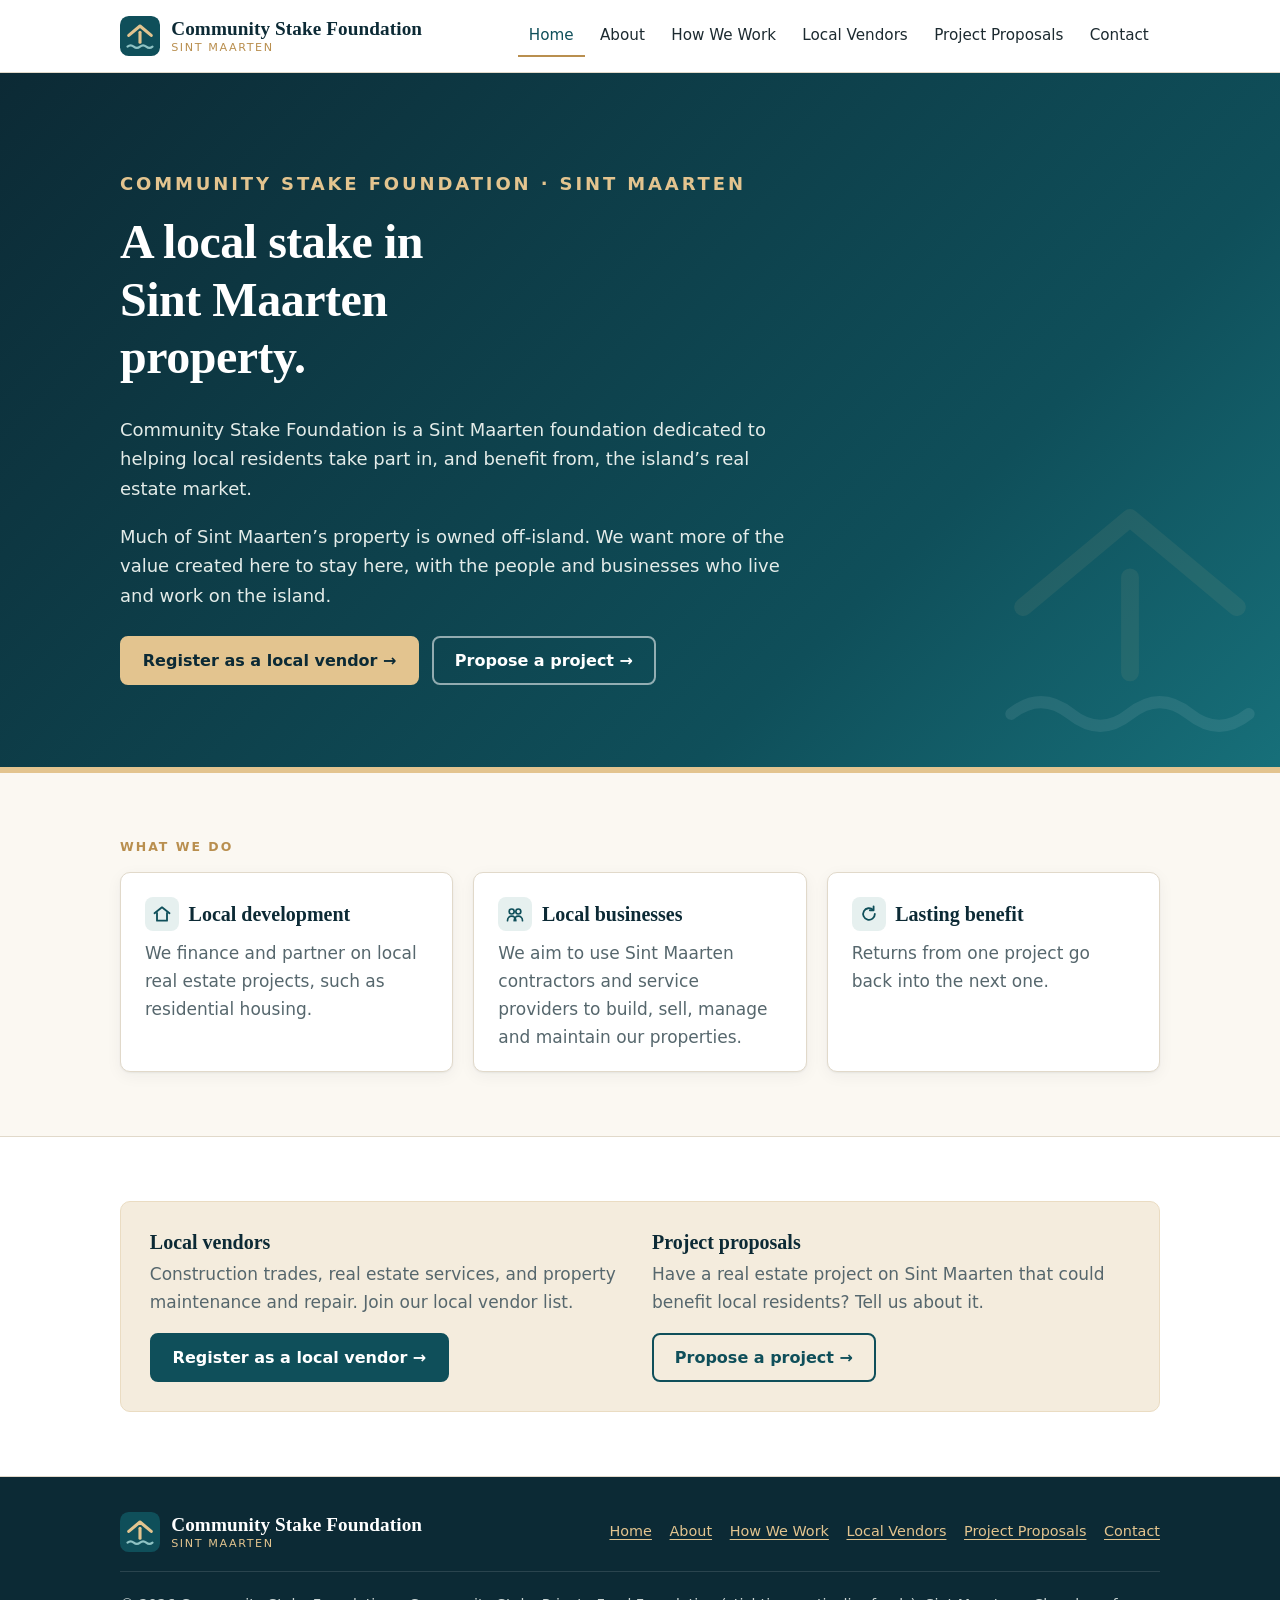
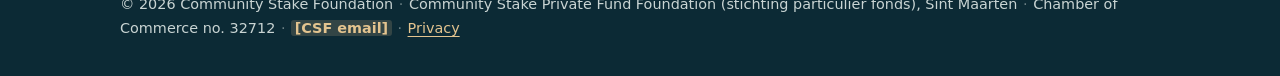
==== index.html @ cd8986e4 "Initial publish of Community Stake Foundation website Static site for GitHub Pages. Search indexing " ====
<!doctype html>
<html lang="en" class="no-js">
<head>
<meta charset="utf-8">
<meta name="viewport" content="width=device-width, initial-scale=1">
<meta name="robots" content="noindex, nofollow">
<title>Community Stake Foundation</title>
<meta name="description" content="Community Stake Foundation is a Sint Maarten foundation helping local residents take part in, and benefit from, the island&#x27;s real estate market.">
<meta name="theme-color" content="#0c2a35">
<link rel="icon" href="favicon.svg" type="image/svg+xml">
<link rel="stylesheet" href="styles.css">
<script>
(function () {
  var d = document.documentElement; d.className = d.className.replace('no-js', 'js');
  document.addEventListener('DOMContentLoaded', function () {
    var b = document.querySelector('.nav-toggle'), n = document.getElementById('site-nav');
    if (!b || !n) return;
    b.addEventListener('click', function () {
      var open = n.classList.toggle('open');
      b.setAttribute('aria-expanded', open ? 'true' : 'false');
    });
  });
})();
</script>
</head>
<body>
<a class="skip-link" href="#main">Skip to content</a>
<header class="site-header">
  <div class="wrap">
    <a class="brand" href="index.html" aria-label="Community Stake Foundation, home">
      <svg viewBox="0 0 64 64" aria-hidden="true" focusable="false"><rect width="64" height="64" rx="14" fill="#0f4f5a"/><path d="M14 31 L32 16 L50 31" fill="none" stroke="#e3c48f" stroke-width="5" stroke-linecap="round" stroke-linejoin="round"/><path d="M32 26 V42" fill="none" stroke="#e3c48f" stroke-width="5" stroke-linecap="round"/><path d="M12 49 q5 -4 10 0 t10 0 t10 0 t10 0" fill="none" stroke="#8fc3c4" stroke-width="3.5" stroke-linecap="round"/></svg>
      <span class="brand-name">Community Stake Foundation<small>Sint Maarten</small></span>
    </a>
    <button class="nav-toggle" type="button" aria-expanded="false" aria-controls="site-nav">Menu</button>
    <nav class="site-nav" id="site-nav" aria-label="Main">
      <ul>
        <li><a href="index.html" aria-current="page">Home</a></li><li><a href="about.html">About</a></li><li><a href="how-we-work.html">How We Work</a></li><li><a href="vendors.html">Local Vendors</a></li><li><a href="proposals.html">Project Proposals</a></li><li><a href="contact.html">Contact</a></li>
      </ul>
    </nav>
  </div>
</header>
<main id="main">
<section class="hero">
  <svg class="hero-mark" viewBox="0 0 64 64" aria-hidden="true"><path d="M14 31 L32 16 L50 31" fill="none" stroke="#e3c48f" stroke-width="3" stroke-linecap="round" stroke-linejoin="round"/><path d="M32 26 V42" fill="none" stroke="#e3c48f" stroke-width="3" stroke-linecap="round"/><path d="M12 49 q5 -4 10 0 t10 0 t10 0 t10 0" fill="none" stroke="#ffffff" stroke-width="2" stroke-linecap="round"/></svg>
  <div class="wrap">
    <p class="eyebrow">Community Stake Foundation &middot; Sint Maarten</p>
    <h1>A local stake in Sint Maarten property.</h1>
    <p>Community Stake Foundation is a Sint Maarten foundation dedicated to helping local residents take part in, and benefit from, the island&rsquo;s real estate market.</p>
    <p>Much of Sint Maarten&rsquo;s property is owned off-island. We want more of the value created here to stay here, with the people and businesses who live and work on the island.</p>
    <div class="actions">
      <a class="btn btn-primary" href="vendors.html">Register as a local vendor &rarr;</a>
      <a class="btn btn-ghost" href="proposals.html">Propose a project &rarr;</a>
    </div>
  </div>
</section>
<section class="section">
  <div class="wrap">
    <p class="eyebrow">What we do</p>
    <div class="grid grid-3">
      <article class="card"><h3><span class="icon"><svg viewBox="0 0 24 24" aria-hidden="true"><path d="M3 11 L12 4 L21 11" fill="none" stroke="#0f4f5a" stroke-width="2.2" stroke-linecap="round" stroke-linejoin="round"/><path d="M6 10 V20 H18 V10" fill="none" stroke="#0f4f5a" stroke-width="2.2" stroke-linejoin="round"/></svg></span>Local development</h3><p>We finance and partner on local real estate projects, such as residential housing.</p></article>
      <article class="card"><h3><span class="icon"><svg viewBox="0 0 24 24" aria-hidden="true"><circle cx="8" cy="9" r="3" fill="none" stroke="#0f4f5a" stroke-width="2"/><circle cx="16" cy="9" r="3" fill="none" stroke="#0f4f5a" stroke-width="2"/><path d="M3 20 c0-3.5 2.5-5.5 5-5.5 s5 2 5 5.5 M11 20 c0-3.5 2.5-5.5 5-5.5 s5 2 5 5.5" fill="none" stroke="#0f4f5a" stroke-width="2" stroke-linecap="round"/></svg></span>Local businesses</h3><p>We aim to use Sint Maarten contractors and service providers to build, sell, manage and maintain our properties.</p></article>
      <article class="card"><h3><span class="icon"><svg viewBox="0 0 24 24" aria-hidden="true"><path d="M19 12 a7 7 0 1 1 -2.1 -5" fill="none" stroke="#0f4f5a" stroke-width="2.2" stroke-linecap="round"/><path d="M17.5 3 V7.5 H13" fill="none" stroke="#0f4f5a" stroke-width="2.2" stroke-linecap="round" stroke-linejoin="round"/></svg></span>Lasting benefit</h3><p>Returns from one project go back into the next one.</p></article>
    </div>
  </div>
</section>
<section class="section alt">
  <div class="wrap">
    <div class="cta-band">
      <div>
        <h3>Local vendors</h3>
        <p>Construction trades, real estate services, and property maintenance and repair. Join our local vendor list.</p>
        <a class="btn btn-teal" href="vendors.html">Register as a local vendor &rarr;</a>
      </div>
      <div>
        <h3>Project proposals</h3>
        <p>Have a real estate project on Sint Maarten that could benefit local residents? Tell us about it.</p>
        <a class="btn btn-outline" href="proposals.html">Propose a project &rarr;</a>
      </div>
    </div>
  </div>
</section>
</main>
<footer class="site-footer">
  <div class="wrap">
    <div class="footer-top">
      <a class="brand" href="index.html" aria-label="Community Stake Foundation, home">
        <svg viewBox="0 0 64 64" aria-hidden="true" focusable="false"><rect width="64" height="64" rx="14" fill="#0f4f5a"/><path d="M14 31 L32 16 L50 31" fill="none" stroke="#e3c48f" stroke-width="5" stroke-linecap="round" stroke-linejoin="round"/><path d="M32 26 V42" fill="none" stroke="#e3c48f" stroke-width="5" stroke-linecap="round"/><path d="M12 49 q5 -4 10 0 t10 0 t10 0 t10 0" fill="none" stroke="#8fc3c4" stroke-width="3.5" stroke-linecap="round"/></svg>
        <span class="brand-name">Community Stake Foundation<small>Sint Maarten</small></span>
      </a>
      <ul class="footer-nav"><li><a href="index.html">Home</a></li><li><a href="about.html">About</a></li><li><a href="how-we-work.html">How We Work</a></li><li><a href="vendors.html">Local Vendors</a></li><li><a href="proposals.html">Project Proposals</a></li><li><a href="contact.html">Contact</a></li></ul>
    </div>
    <p class="legal">&copy; 2026 Community Stake Foundation<span class="sep">&middot;</span>Community Stake Private Fund Foundation (stichting particulier fonds), Sint Maarten<span class="sep">&middot;</span>Chamber of Commerce no. 32712<span class="sep">&middot;</span><span class="placeholder-email">[CSF email]</span><!-- TODO: replace [CSF email] with the foundation's public email address --><span class="sep">&middot;</span><a href="contact.html#privacy">Privacy</a></p>
  </div>
</footer>

</body>
</html>
---- styles.css ----
/* Community Stake Foundation - shared stylesheet. No external fonts or images. */
:root {
  --navy: #0c2a35;
  --teal: #0f4f5a;
  --teal-2: #17707a;
  --teal-soft: #e6f0ef;
  --sand: #e3c48f;
  --sand-2: #b98f4f;
  --sand-soft: #f4ecdd;
  --cream: #fbf8f2;
  --white: #ffffff;
  --ink: #1c2a30;
  --muted: #56676d;
  --line: #e1d9ca;
  --req: #9a4a2c;
  --radius: 10px;
  --shadow: 0 1px 2px rgba(12, 42, 53, .06), 0 4px 16px rgba(12, 42, 53, .05);
  --serif: "Iowan Old Style", "Palatino Linotype", Palatino, "Book Antiqua", Georgia, "Times New Roman", serif;
  --sans: system-ui, -apple-system, "Segoe UI", Roboto, "Helvetica Neue", Arial, sans-serif;
  --wrap: 1080px;
}

*, *::before, *::after { box-sizing: border-box; }
html { -webkit-text-size-adjust: 100%; }
body {
  margin: 0;
  font-family: var(--sans);
  font-size: 1.0625rem;
  line-height: 1.65;
  color: var(--ink);
  background: var(--cream);
}
img, svg { max-width: 100%; }
a { color: var(--teal-2); text-underline-offset: 3px; }
a:hover { color: var(--teal); }
:focus-visible { outline: 3px solid var(--sand-2); outline-offset: 2px; }

h1, h2, h3 { font-family: var(--serif); color: var(--navy); line-height: 1.2; font-weight: 600; }
h1 { font-size: clamp(2rem, 4.5vw, 3rem); margin: 0 0 .6em; letter-spacing: -.01em; }
h2 { font-size: clamp(1.5rem, 3vw, 2rem); margin: 1.6em 0 .6em; }
h3 { font-size: 1.25rem; margin: 0 0 .4em; }
p { margin: 0 0 1em; }

.wrap { width: 100%; max-width: var(--wrap); margin: 0 auto; padding: 0 1.25rem; }
.narrow { max-width: 760px; }

.skip-link { position: absolute; left: -9999px; top: 0; background: var(--navy); color: #fff; padding: .6rem 1rem; z-index: 100; }
.skip-link:focus { left: 1rem; top: 1rem; }

/* Header */
.site-header { background: var(--white); border-bottom: 1px solid var(--line); position: relative; z-index: 10; }
.site-header .wrap { display: flex; align-items: center; justify-content: space-between; gap: 1rem; min-height: 72px; }
.brand { display: flex; align-items: center; gap: .7rem; text-decoration: none; color: var(--navy); }
.brand svg { width: 40px; height: 40px; flex: none; }
.brand-name { font-family: var(--serif); font-size: 1.2rem; font-weight: 600; line-height: 1.15; letter-spacing: .005em; }
.brand-name small { display: block; font-family: var(--sans); font-size: .7rem; font-weight: 500; letter-spacing: .14em; text-transform: uppercase; color: var(--sand-2); margin-top: 2px; }

.nav-toggle { display: none; background: none; border: 1px solid var(--line); border-radius: 8px; padding: .45rem .7rem; font: inherit; font-size: .95rem; color: var(--navy); cursor: pointer; }
.site-nav ul { list-style: none; margin: 0; padding: 0; display: flex; flex-wrap: wrap; gap: .25rem; }
.site-nav a { display: block; padding: .5rem .7rem; border-radius: 6px; text-decoration: none; color: var(--ink); font-size: .95rem; font-weight: 500; }
.site-nav a:hover { background: var(--teal-soft); color: var(--teal); }
.site-nav a[aria-current="page"] { color: var(--teal); box-shadow: inset 0 -2px 0 var(--sand-2); border-radius: 0; }

/* Hero */
.hero { background: linear-gradient(135deg, var(--navy) 0%, var(--teal) 70%, var(--teal-2) 100%); color: #f3efe6; position: relative; overflow: hidden; }
.hero::after { content: ""; position: absolute; left: 0; right: 0; bottom: 0; height: 6px; background: var(--sand); }
.hero .wrap { padding-top: clamp(3rem, 8vw, 6rem); padding-bottom: clamp(3rem, 8vw, 5.5rem); position: relative; z-index: 1; }
.hero h1 { color: #fff; max-width: 16ch; }
.hero p { max-width: 60ch; font-size: 1.125rem; color: #e4ece9; }
.hero .eyebrow { color: var(--sand); }
.hero-mark { position: absolute; right: -40px; bottom: -30px; width: 380px; height: 380px; opacity: .08; z-index: 0; pointer-events: none; }

.eyebrow { font-size: .78rem; font-weight: 600; letter-spacing: .16em; text-transform: uppercase; color: var(--sand-2); margin: 0 0 .9rem; }

.page-head { background: var(--white); border-bottom: 1px solid var(--line); }
.page-head .wrap { padding-top: clamp(2.2rem, 5vw, 3.5rem); padding-bottom: clamp(1.8rem, 4vw, 2.8rem); }
.page-head h1 { margin-bottom: .3em; }
.page-head p.lead { font-size: 1.15rem; color: var(--muted); max-width: 62ch; margin: 0; }

main { display: block; }
.section { padding: clamp(2.5rem, 6vw, 4rem) 0; }
.section.alt { background: var(--white); border-top: 1px solid var(--line); border-bottom: 1px solid var(--line); }
.section > .wrap > h2:first-child { margin-top: 0; }

/* Buttons */
.actions { display: flex; flex-wrap: wrap; gap: .8rem; margin-top: 1.6rem; }
.btn { display: inline-block; padding: .8rem 1.3rem; border-radius: 8px; font-weight: 600; font-size: 1rem; text-decoration: none; border: 2px solid transparent; cursor: pointer; font-family: var(--sans); line-height: 1.2; }
.btn-primary { background: var(--sand); color: var(--navy); border-color: var(--sand); }
.btn-primary:hover { background: #ecd3a8; color: var(--navy); }
.btn-ghost { color: #fff; border-color: rgba(255,255,255,.55); }
.btn-ghost:hover { background: rgba(255,255,255,.1); color: #fff; }
.btn-teal { background: var(--teal); color: #fff; border-color: var(--teal); }
.btn-teal:hover { background: var(--navy); border-color: var(--navy); color: #fff; }
.btn-outline { color: var(--teal); border-color: var(--teal); background: transparent; }
.btn-outline:hover { background: var(--teal-soft); color: var(--teal); }
.btn[disabled] { opacity: .6; cursor: wait; }

/* Cards and grids */
.grid { display: grid; gap: 1.25rem; }
.grid-3 { grid-template-columns: repeat(3, 1fr); }
.grid-2 { grid-template-columns: repeat(2, 1fr); }
.card { background: var(--white); border: 1px solid var(--line); border-radius: var(--radius); padding: 1.5rem 1.5rem 1.2rem; box-shadow: var(--shadow); }
.card h3 { display: flex; align-items: center; gap: .6rem; }
.card p { color: var(--muted); margin: 0; }
.card .icon { width: 34px; height: 34px; border-radius: 8px; background: var(--teal-soft); display: inline-grid; place-items: center; flex: none; }
.card .icon svg { width: 20px; height: 20px; }

.steps { list-style: none; counter-reset: step; padding: 0; margin: 0; display: grid; gap: 1.1rem; }
.steps li { counter-increment: step; position: relative; padding: 1.4rem 1.5rem 1.2rem 4.6rem; background: var(--white); border: 1px solid var(--line); border-radius: var(--radius); box-shadow: var(--shadow); }
.steps li::before { content: counter(step); position: absolute; left: 1.3rem; top: 1.3rem; width: 2.3rem; height: 2.3rem; border-radius: 50%; background: var(--teal); color: var(--sand); font-family: var(--serif); font-weight: 600; font-size: 1.15rem; display: grid; place-items: center; }
.steps h3 { margin-bottom: .3em; }
.steps p { margin: 0; color: var(--muted); }

.cta-band { background: var(--sand-soft); border: 1px solid #eadcc2; border-radius: var(--radius); padding: 1.8rem; display: grid; grid-template-columns: 1fr 1fr; gap: 1.5rem; }
.cta-band h3 { margin-bottom: .3em; }
.cta-band p { color: var(--muted); }

.note { border-left: 4px solid var(--sand-2); background: var(--sand-soft); padding: .9rem 1.1rem; border-radius: 0 8px 8px 0; font-style: italic; color: #4a4336; margin: 1.4rem 0; }
.note p:last-child { margin: 0; }

ul.ticks { list-style: none; padding: 0; margin: 0 0 1em; }
ul.ticks li { position: relative; padding-left: 1.6rem; margin-bottom: .55rem; }
ul.ticks li::before { content: ""; position: absolute; left: 0; top: .62em; width: .7rem; height: .7rem; border-radius: 2px; background: var(--sand); box-shadow: inset 0 0 0 2px var(--sand-2); }

.placeholder-email { background: #fff3cd; padding: 0 .25em; border-radius: 3px; font-weight: 600; }

/* Forms */
.form-intro { margin-bottom: 1.5rem; }
form.csf-form { margin-top: 1rem; }
fieldset { border: 1px solid var(--line); border-radius: var(--radius); background: var(--white); padding: 1.3rem 1.4rem 1.1rem; margin: 0 0 1.4rem; box-shadow: var(--shadow); min-width: 0; }
legend { font-family: var(--serif); font-size: 1.2rem; font-weight: 600; color: var(--navy); padding: 0 .4rem; margin-left: -.4rem; }
.field { margin: 0 0 1.15rem; }
.field:last-child { margin-bottom: .3rem; }
.field > label, .field > .label { display: block; font-weight: 600; margin-bottom: .35rem; color: var(--ink); }
.req { color: var(--req); margin-left: 2px; }
.help { display: block; font-size: .9rem; color: var(--muted); margin: -.15rem 0 .45rem; }
input[type="text"], input[type="email"], input[type="tel"], input[type="url"], input[type="number"], textarea, select {
  width: 100%; font: inherit; font-size: 1rem; color: var(--ink); background: #fff;
  border: 1px solid #c9c0ae; border-radius: 7px; padding: .65rem .8rem; transition: border-color .15s, box-shadow .15s;
}
input[type="number"] { max-width: 12rem; }
textarea { min-height: 7rem; resize: vertical; }
input:focus, textarea:focus, select:focus { border-color: var(--teal-2); box-shadow: 0 0 0 3px rgba(23, 112, 122, .18); outline: none; }
.choices { display: grid; gap: .35rem .9rem; grid-template-columns: repeat(auto-fill, minmax(230px, 1fr)); }
.choices.inline { grid-template-columns: repeat(auto-fill, minmax(150px, 1fr)); }
.choice { display: flex; align-items: flex-start; gap: .55rem; font-weight: 400; padding: .3rem 0; cursor: pointer; line-height: 1.4; }
.choice input { margin: .2rem 0 0; width: 1.05rem; height: 1.05rem; accent-color: var(--teal); flex: none; }
.group-title { font-size: .8rem; font-weight: 700; letter-spacing: .12em; text-transform: uppercase; color: var(--sand-2); margin: 1rem 0 .3rem; }
.group-title:first-of-type { margin-top: .2rem; }
.subblock { border-top: 1px dashed var(--line); padding-top: 1rem; margin-top: 1rem; }
.subblock:first-of-type { border-top: 0; padding-top: 0; margin-top: 0; }
.subblock h3 { font-family: var(--sans); font-size: 1rem; color: var(--teal); margin-bottom: .7rem; }
.consent { background: var(--teal-soft); border-color: #cfe0de; }
.consent .choice { font-size: .98rem; }
.disclaimer { font-size: .95rem; color: #4a4336; background: var(--sand-soft); border: 1px solid #eadcc2; border-radius: 8px; padding: .9rem 1.1rem; margin: 0 0 1.2rem; font-style: italic; }
.form-foot { display: flex; flex-wrap: wrap; align-items: center; gap: 1rem; }
.form-status { font-size: .95rem; color: var(--muted); margin: 0; }
.form-status.error { color: var(--req); }
.required-key { font-size: .9rem; color: var(--muted); }
.hp { position: absolute !important; left: -10000px !important; width: 1px; height: 1px; overflow: hidden; }

/* Footer */
.site-footer { background: var(--navy); color: #c9d4d3; font-size: .9rem; margin-top: 0; }
.site-footer .wrap { padding-top: 2.2rem; padding-bottom: 2.2rem; }
.footer-top { display: flex; flex-wrap: wrap; justify-content: space-between; gap: 1.2rem; align-items: center; border-bottom: 1px solid rgba(255,255,255,.12); padding-bottom: 1.2rem; margin-bottom: 1.2rem; }
.site-footer .brand { color: #fff; }
.site-footer .brand-name small { color: var(--sand); }
.footer-nav { list-style: none; margin: 0; padding: 0; display: flex; flex-wrap: wrap; gap: .3rem 1.1rem; }
.site-footer a { color: var(--sand); }
.site-footer a:hover { color: #fff; }
.legal { margin: 0; line-height: 1.7; }
.legal .sep { opacity: .5; margin: 0 .35rem; }
.site-footer .placeholder-email { background: rgba(227,196,143,.18); color: var(--sand); }

/* Thank-you and 404 */
.center-panel { text-align: center; max-width: 640px; margin: 0 auto; }
.center-panel .big-mark { width: 72px; height: 72px; margin: 0 auto 1.2rem; display: block; }
.center-panel .actions { justify-content: center; }

/* Responsive */
@media (max-width: 900px) {
  .grid-3 { grid-template-columns: 1fr; }
  .grid-2, .cta-band { grid-template-columns: 1fr; }
}
@media (max-width: 820px) {
  .js .nav-toggle { display: inline-block; }
  .site-header .wrap { flex-wrap: wrap; }
  .js .site-nav { display: none; width: 100%; padding-bottom: .8rem; }
  .js .site-nav.open { display: block; }
  .site-nav ul { flex-direction: column; gap: 0; }
  .no-js .site-nav ul { flex-direction: row; }
  .site-nav a { padding: .7rem .4rem; border-bottom: 1px solid var(--line); border-radius: 0; }
  .site-nav a[aria-current="page"] { box-shadow: inset 3px 0 0 var(--sand-2); padding-left: .8rem; }
  .site-header .wrap { gap: .5rem; padding-left: 1rem; padding-right: 1rem; }
  .site-header .brand { gap: .5rem; min-width: 0; }
  .site-header .brand svg { width: 34px; height: 34px; }
  .brand-name { font-size: .98rem; }
  .brand-name small { font-size: .62rem; }
  .nav-toggle { padding: .35rem .6rem; font-size: .9rem; margin-left: auto; }
  .hero-mark { width: 240px; height: 240px; }
  fieldset { padding: 1.1rem 1rem .9rem; }
  .steps li { padding: 1.2rem 1.1rem 1rem 4rem; }
  .steps li::before { left: 1rem; }
}
@media (prefers-reduced-motion: reduce) { * { transition: none !important; } }
@media print {
  .site-header, .site-footer, .actions, .nav-toggle { display: none; }
  body { background: #fff; }
}
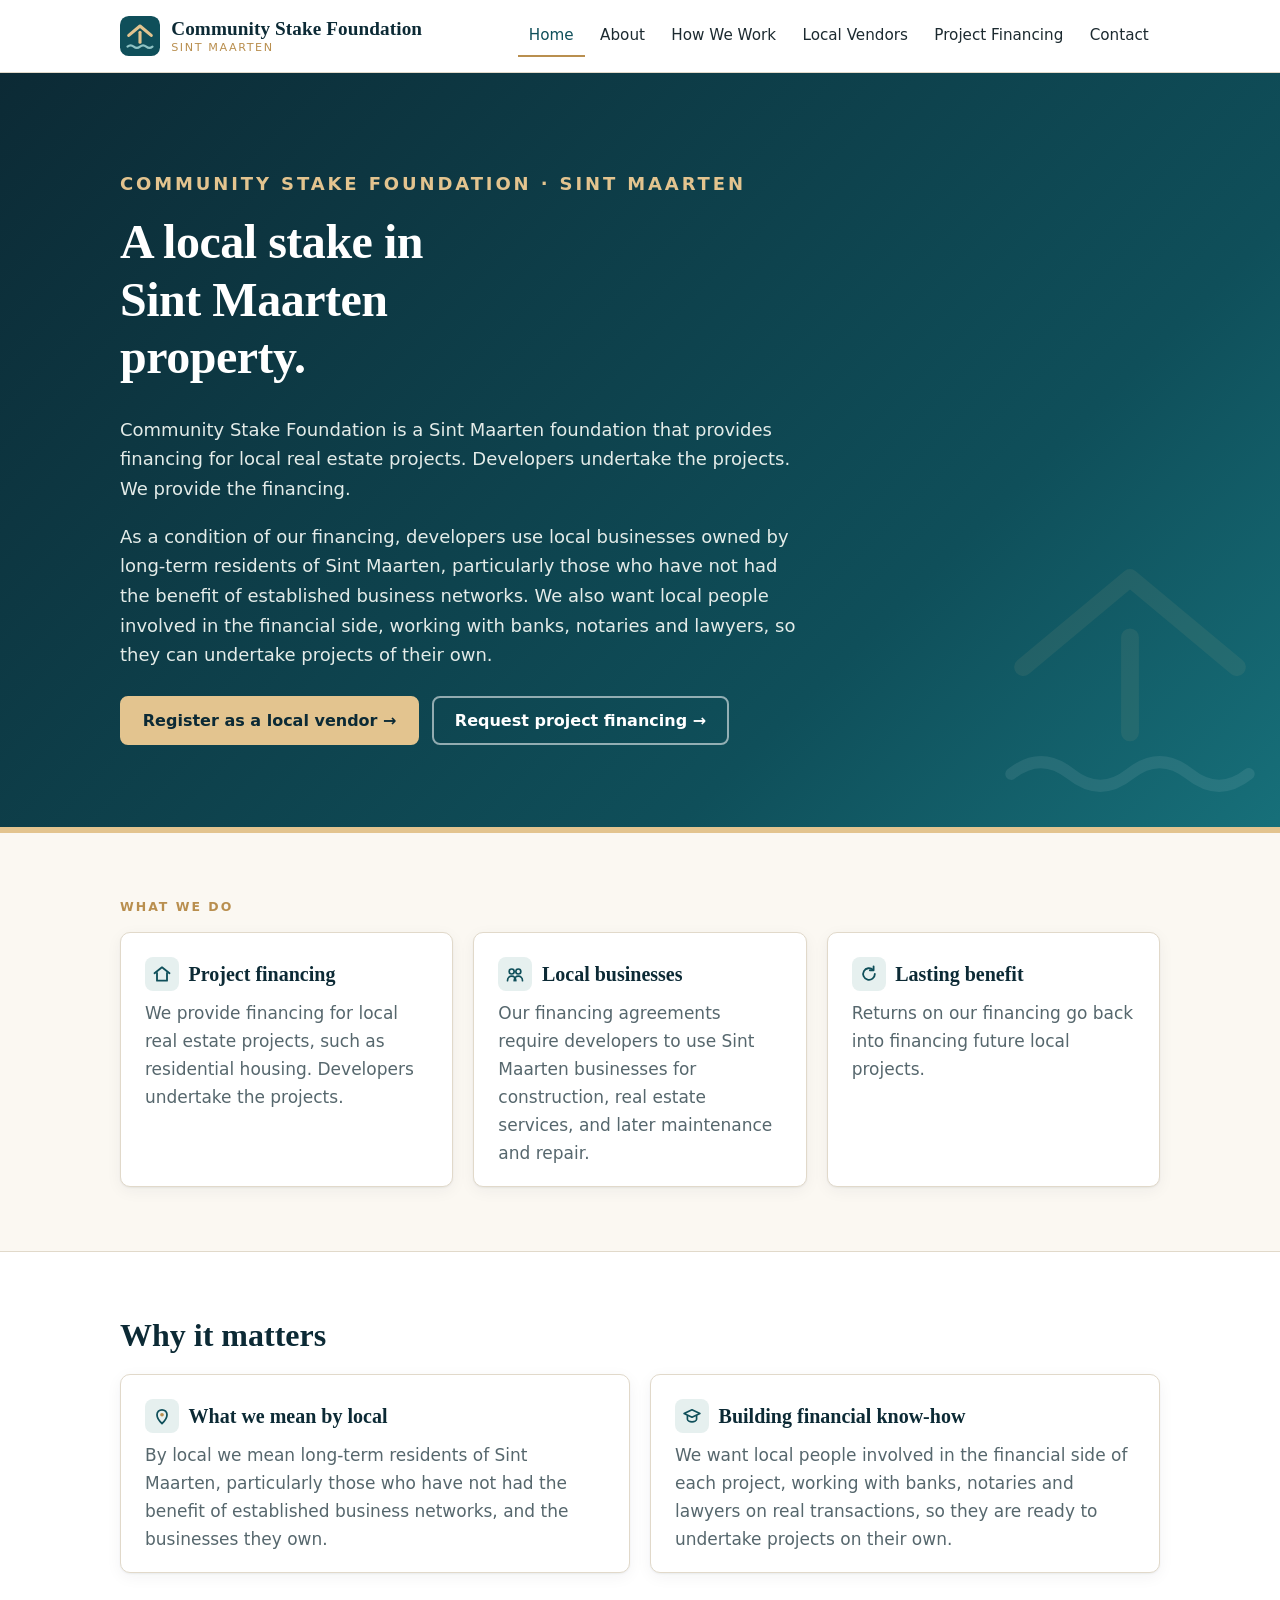
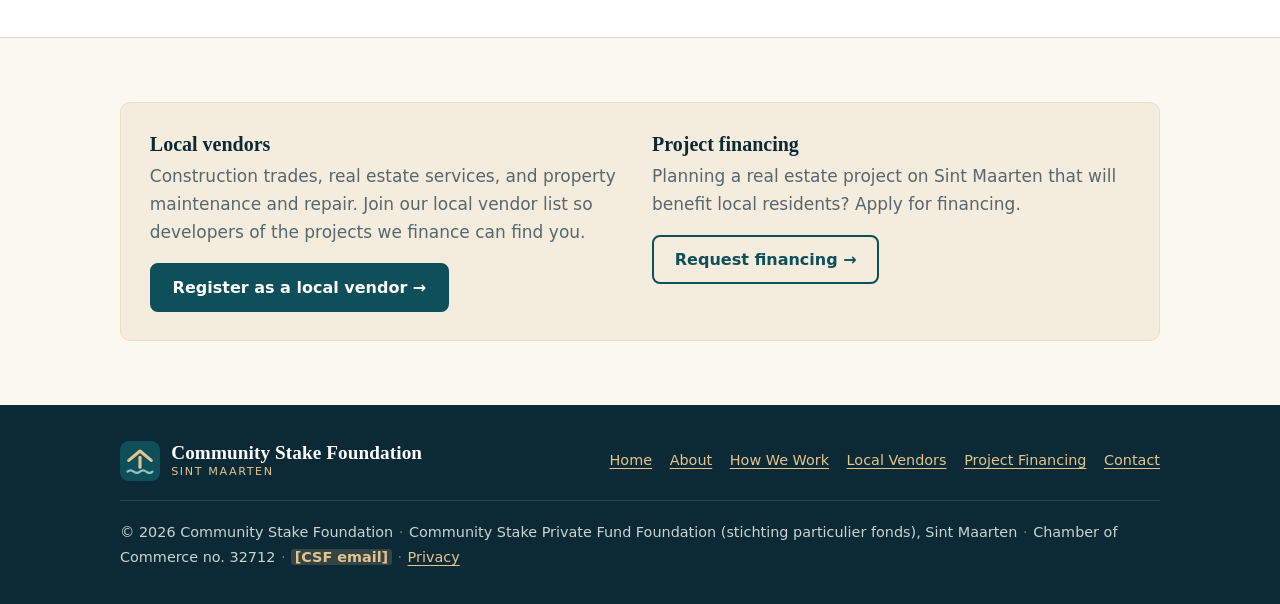
==== commit c2e957cd: "Reframe copy around project financing; add local-business and financial know-how wording" ====
--- a/index.html
+++ b/index.html
@@ -5,7 +5,7 @@
 <meta name="viewport" content="width=device-width, initial-scale=1">
 <meta name="robots" content="noindex, nofollow">
 <title>Community Stake Foundation</title>
-<meta name="description" content="Community Stake Foundation is a Sint Maarten foundation helping local residents take part in, and benefit from, the island&#x27;s real estate market.">
+<meta name="description" content="Community Stake Foundation is a Sint Maarten foundation that provides financing for local real estate projects built with local businesses.">
 <meta name="theme-color" content="#0c2a35">
 <link rel="icon" href="favicon.svg" type="image/svg+xml">
 <link rel="stylesheet" href="styles.css">
@@ -34,7 +34,7 @@
     <button class="nav-toggle" type="button" aria-expanded="false" aria-controls="site-nav">Menu</button>
     <nav class="site-nav" id="site-nav" aria-label="Main">
       <ul>
-        <li><a href="index.html" aria-current="page">Home</a></li><li><a href="about.html">About</a></li><li><a href="how-we-work.html">How We Work</a></li><li><a href="vendors.html">Local Vendors</a></li><li><a href="proposals.html">Project Proposals</a></li><li><a href="contact.html">Contact</a></li>
+        <li><a href="index.html" aria-current="page">Home</a></li><li><a href="about.html">About</a></li><li><a href="how-we-work.html">How We Work</a></li><li><a href="vendors.html">Local Vendors</a></li><li><a href="proposals.html">Project Financing</a></li><li><a href="contact.html">Contact</a></li>
       </ul>
     </nav>
   </div>
@@ -45,11 +45,11 @@
   <div class="wrap">
     <p class="eyebrow">Community Stake Foundation &middot; Sint Maarten</p>
     <h1>A local stake in Sint Maarten property.</h1>
-    <p>Community Stake Foundation is a Sint Maarten foundation dedicated to helping local residents take part in, and benefit from, the island&rsquo;s real estate market.</p>
-    <p>Much of Sint Maarten&rsquo;s property is owned off-island. We want more of the value created here to stay here, with the people and businesses who live and work on the island.</p>
+    <p>Community Stake Foundation is a Sint Maarten foundation that provides financing for local real estate projects. Developers undertake the projects. We provide the financing.</p>
+    <p>As a condition of our financing, developers use local businesses owned by long-term residents of Sint Maarten, particularly those who have not had the benefit of established business networks. We also want local people involved in the financial side, working with banks, notaries and lawyers, so they can undertake projects of their own.</p>
     <div class="actions">
       <a class="btn btn-primary" href="vendors.html">Register as a local vendor &rarr;</a>
-      <a class="btn btn-ghost" href="proposals.html">Propose a project &rarr;</a>
+      <a class="btn btn-ghost" href="proposals.html">Request project financing &rarr;</a>
     </div>
   </div>
 </section>
@@ -57,24 +57,33 @@
   <div class="wrap">
     <p class="eyebrow">What we do</p>
     <div class="grid grid-3">
-      <article class="card"><h3><span class="icon"><svg viewBox="0 0 24 24" aria-hidden="true"><path d="M3 11 L12 4 L21 11" fill="none" stroke="#0f4f5a" stroke-width="2.2" stroke-linecap="round" stroke-linejoin="round"/><path d="M6 10 V20 H18 V10" fill="none" stroke="#0f4f5a" stroke-width="2.2" stroke-linejoin="round"/></svg></span>Local development</h3><p>We finance and partner on local real estate projects, such as residential housing.</p></article>
-      <article class="card"><h3><span class="icon"><svg viewBox="0 0 24 24" aria-hidden="true"><circle cx="8" cy="9" r="3" fill="none" stroke="#0f4f5a" stroke-width="2"/><circle cx="16" cy="9" r="3" fill="none" stroke="#0f4f5a" stroke-width="2"/><path d="M3 20 c0-3.5 2.5-5.5 5-5.5 s5 2 5 5.5 M11 20 c0-3.5 2.5-5.5 5-5.5 s5 2 5 5.5" fill="none" stroke="#0f4f5a" stroke-width="2" stroke-linecap="round"/></svg></span>Local businesses</h3><p>We aim to use Sint Maarten contractors and service providers to build, sell, manage and maintain our properties.</p></article>
-      <article class="card"><h3><span class="icon"><svg viewBox="0 0 24 24" aria-hidden="true"><path d="M19 12 a7 7 0 1 1 -2.1 -5" fill="none" stroke="#0f4f5a" stroke-width="2.2" stroke-linecap="round"/><path d="M17.5 3 V7.5 H13" fill="none" stroke="#0f4f5a" stroke-width="2.2" stroke-linecap="round" stroke-linejoin="round"/></svg></span>Lasting benefit</h3><p>Returns from one project go back into the next one.</p></article>
+      <article class="card"><h3><span class="icon"><svg viewBox="0 0 24 24" aria-hidden="true"><path d="M3 11 L12 4 L21 11" fill="none" stroke="#0f4f5a" stroke-width="2.2" stroke-linecap="round" stroke-linejoin="round"/><path d="M6 10 V20 H18 V10" fill="none" stroke="#0f4f5a" stroke-width="2.2" stroke-linejoin="round"/></svg></span>Project financing</h3><p>We provide financing for local real estate projects, such as residential housing. Developers undertake the projects.</p></article>
+      <article class="card"><h3><span class="icon"><svg viewBox="0 0 24 24" aria-hidden="true"><circle cx="8" cy="9" r="3" fill="none" stroke="#0f4f5a" stroke-width="2"/><circle cx="16" cy="9" r="3" fill="none" stroke="#0f4f5a" stroke-width="2"/><path d="M3 20 c0-3.5 2.5-5.5 5-5.5 s5 2 5 5.5 M11 20 c0-3.5 2.5-5.5 5-5.5 s5 2 5 5.5" fill="none" stroke="#0f4f5a" stroke-width="2" stroke-linecap="round"/></svg></span>Local businesses</h3><p>Our financing agreements require developers to use Sint Maarten businesses for construction, real estate services, and later maintenance and repair.</p></article>
+      <article class="card"><h3><span class="icon"><svg viewBox="0 0 24 24" aria-hidden="true"><path d="M19 12 a7 7 0 1 1 -2.1 -5" fill="none" stroke="#0f4f5a" stroke-width="2.2" stroke-linecap="round"/><path d="M17.5 3 V7.5 H13" fill="none" stroke="#0f4f5a" stroke-width="2.2" stroke-linecap="round" stroke-linejoin="round"/></svg></span>Lasting benefit</h3><p>Returns on our financing go back into financing future local projects.</p></article>
     </div>
   </div>
 </section>
 <section class="section alt">
   <div class="wrap">
+    <h2>Why it matters</h2>
+    <div class="grid grid-2">
+      <article class="card"><h3><span class="icon"><svg viewBox="0 0 24 24" aria-hidden="true"><path d="M12 21 s-6-5.5-6-10.5 a6 6 0 0 1 12 0 C18 15.5 12 21 12 21z" fill="none" stroke="#0f4f5a" stroke-width="2.1" stroke-linejoin="round"/><circle cx="12" cy="10.5" r="2.2" fill="#b98f4f"/></svg></span>What we mean by local</h3><p>By local we mean long-term residents of Sint Maarten, particularly those who have not had the benefit of established business networks, and the businesses they own.</p></article>
+      <article class="card"><h3><span class="icon"><svg viewBox="0 0 24 24" aria-hidden="true"><path d="M2.5 9 L12 4.5 L21.5 9 L12 13.5 Z" fill="none" stroke="#0f4f5a" stroke-width="2" stroke-linejoin="round"/><path d="M6.5 11 V16 c0 1.5 2.5 3 5.5 3 s5.5-1.5 5.5-3 V11" fill="none" stroke="#0f4f5a" stroke-width="2"/></svg></span>Building financial know-how</h3><p>We want local people involved in the financial side of each project, working with banks, notaries and lawyers on real transactions, so they are ready to undertake projects on their own.</p></article>
+    </div>
+  </div>
+</section>
+<section class="section">
+  <div class="wrap">
     <div class="cta-band">
       <div>
         <h3>Local vendors</h3>
-        <p>Construction trades, real estate services, and property maintenance and repair. Join our local vendor list.</p>
+        <p>Construction trades, real estate services, and property maintenance and repair. Join our local vendor list so developers of the projects we finance can find you.</p>
         <a class="btn btn-teal" href="vendors.html">Register as a local vendor &rarr;</a>
       </div>
       <div>
-        <h3>Project proposals</h3>
-        <p>Have a real estate project on Sint Maarten that could benefit local residents? Tell us about it.</p>
-        <a class="btn btn-outline" href="proposals.html">Propose a project &rarr;</a>
+        <h3>Project financing</h3>
+        <p>Planning a real estate project on Sint Maarten that will benefit local residents? Apply for financing.</p>
+        <a class="btn btn-outline" href="proposals.html">Request financing &rarr;</a>
       </div>
     </div>
   </div>
@@ -87,7 +96,7 @@
         <svg viewBox="0 0 64 64" aria-hidden="true" focusable="false"><rect width="64" height="64" rx="14" fill="#0f4f5a"/><path d="M14 31 L32 16 L50 31" fill="none" stroke="#e3c48f" stroke-width="5" stroke-linecap="round" stroke-linejoin="round"/><path d="M32 26 V42" fill="none" stroke="#e3c48f" stroke-width="5" stroke-linecap="round"/><path d="M12 49 q5 -4 10 0 t10 0 t10 0 t10 0" fill="none" stroke="#8fc3c4" stroke-width="3.5" stroke-linecap="round"/></svg>
         <span class="brand-name">Community Stake Foundation<small>Sint Maarten</small></span>
       </a>
-      <ul class="footer-nav"><li><a href="index.html">Home</a></li><li><a href="about.html">About</a></li><li><a href="how-we-work.html">How We Work</a></li><li><a href="vendors.html">Local Vendors</a></li><li><a href="proposals.html">Project Proposals</a></li><li><a href="contact.html">Contact</a></li></ul>
+      <ul class="footer-nav"><li><a href="index.html">Home</a></li><li><a href="about.html">About</a></li><li><a href="how-we-work.html">How We Work</a></li><li><a href="vendors.html">Local Vendors</a></li><li><a href="proposals.html">Project Financing</a></li><li><a href="contact.html">Contact</a></li></ul>
     </div>
     <p class="legal">&copy; 2026 Community Stake Foundation<span class="sep">&middot;</span>Community Stake Private Fund Foundation (stichting particulier fonds), Sint Maarten<span class="sep">&middot;</span>Chamber of Commerce no. 32712<span class="sep">&middot;</span><span class="placeholder-email">[CSF email]</span><!-- TODO: replace [CSF email] with the foundation's public email address --><span class="sep">&middot;</span><a href="contact.html#privacy">Privacy</a></p>
   </div>
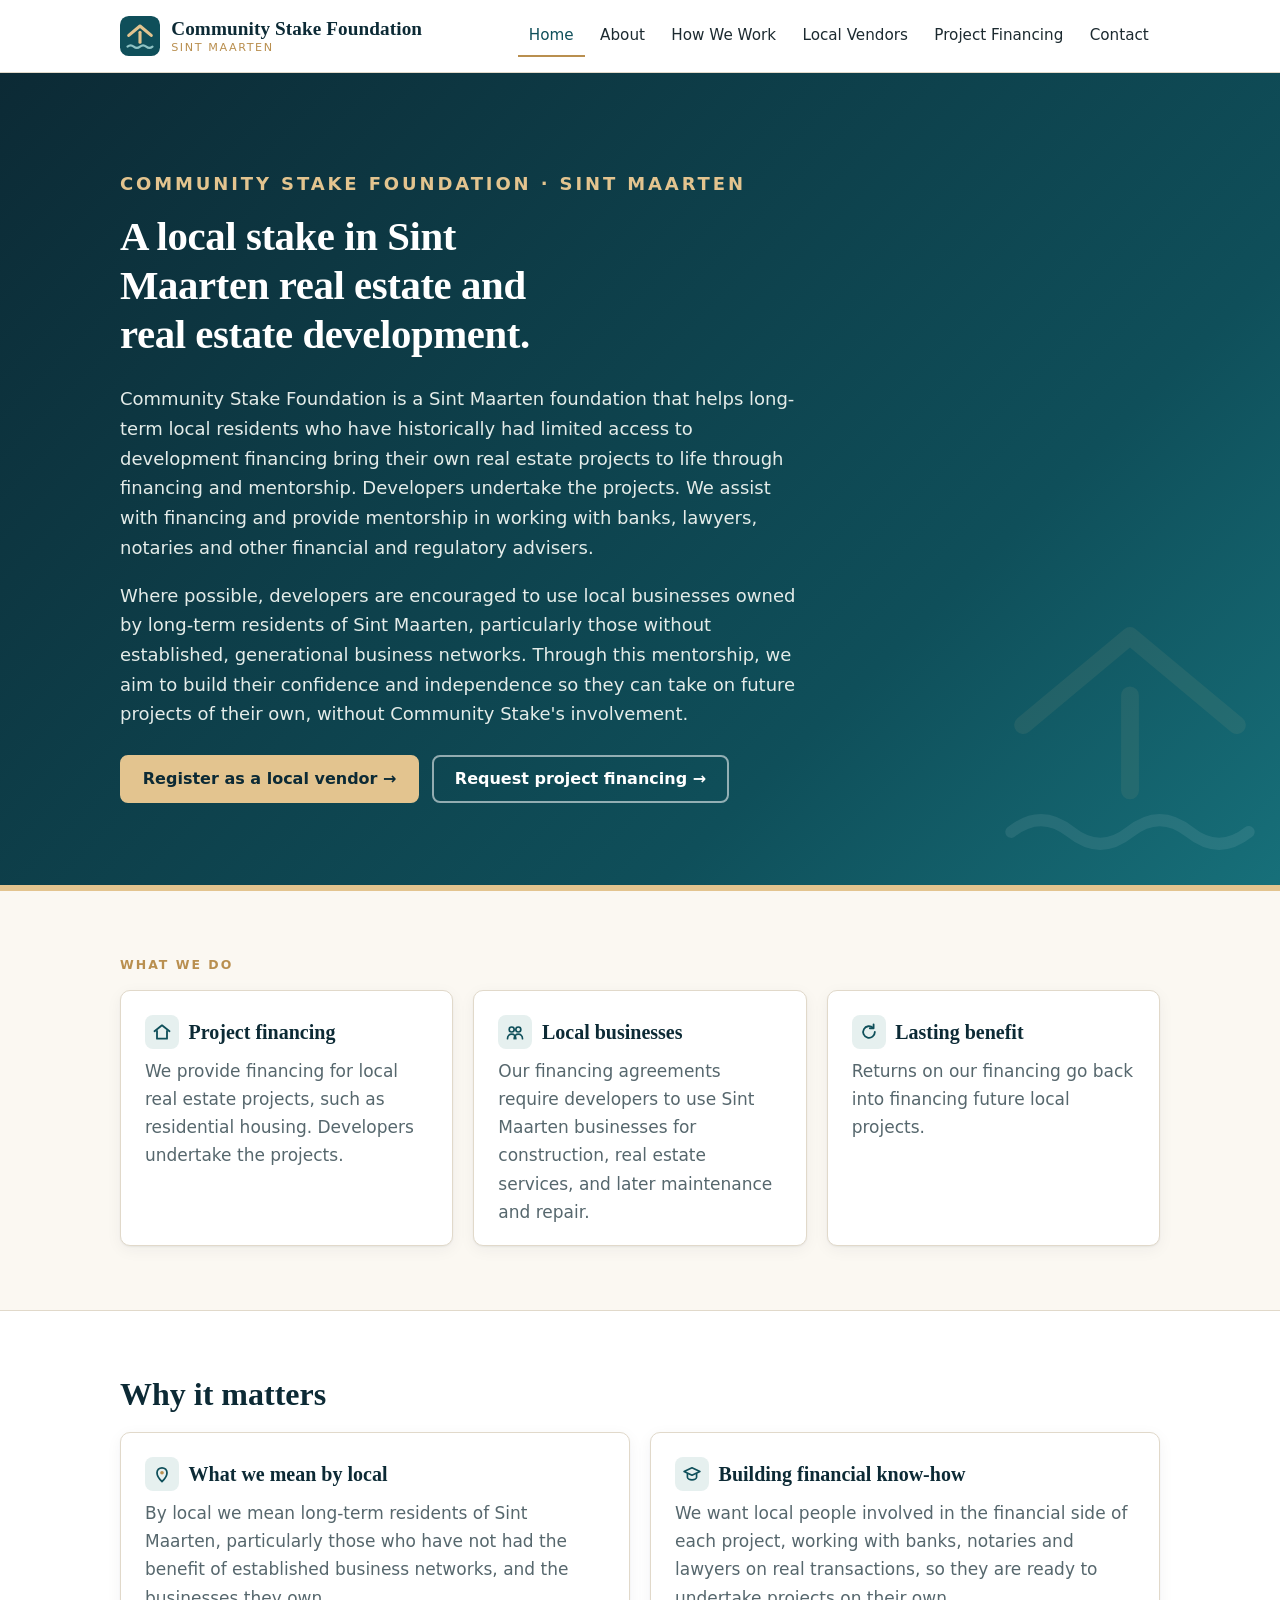
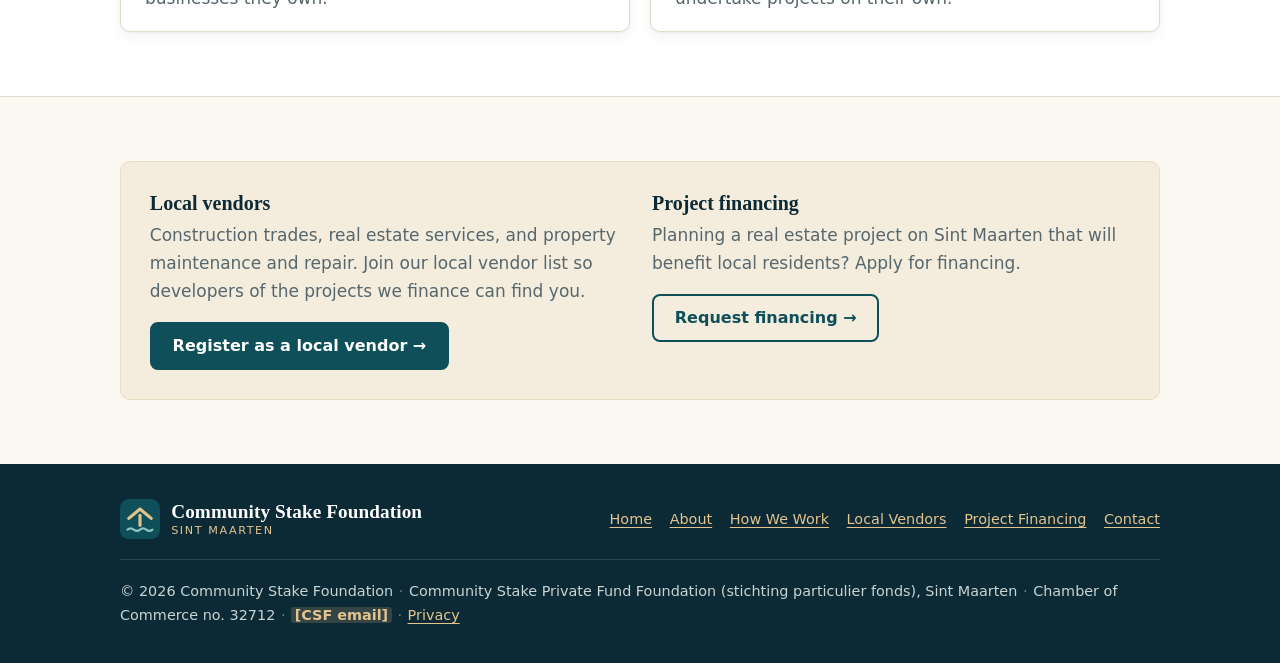
==== commit 404a75f1: "Home hero: financing and mentorship for long-term local residents (v3)" ====
--- a/index.html
+++ b/index.html
@@ -44,9 +44,9 @@
   <svg class="hero-mark" viewBox="0 0 64 64" aria-hidden="true"><path d="M14 31 L32 16 L50 31" fill="none" stroke="#e3c48f" stroke-width="3" stroke-linecap="round" stroke-linejoin="round"/><path d="M32 26 V42" fill="none" stroke="#e3c48f" stroke-width="3" stroke-linecap="round"/><path d="M12 49 q5 -4 10 0 t10 0 t10 0 t10 0" fill="none" stroke="#ffffff" stroke-width="2" stroke-linecap="round"/></svg>
   <div class="wrap">
     <p class="eyebrow">Community Stake Foundation &middot; Sint Maarten</p>
-    <h1>A local stake in Sint Maarten property.</h1>
-    <p>Community Stake Foundation is a Sint Maarten foundation that provides financing for local real estate projects. Developers undertake the projects. We provide the financing.</p>
-    <p>As a condition of our financing, developers use local businesses owned by long-term residents of Sint Maarten, particularly those who have not had the benefit of established business networks. We also want local people involved in the financial side, working with banks, notaries and lawyers, so they can undertake projects of their own.</p>
+    <h1>A local stake in Sint Maarten real estate and real estate development.</h1>
+    <p>Community Stake Foundation is a Sint Maarten foundation that helps long-term local residents who have historically had limited access to development financing bring their own real estate projects to life through financing and mentorship. Developers undertake the projects. We assist with financing and provide mentorship in working with banks, lawyers, notaries and other financial and regulatory advisers.</p>
+    <p>Where possible, developers are encouraged to use local businesses owned by long-term residents of Sint Maarten, particularly those without established, generational business networks. Through this mentorship, we aim to build their confidence and independence so they can take on future projects of their own, without Community Stake's involvement.</p>
     <div class="actions">
       <a class="btn btn-primary" href="vendors.html">Register as a local vendor &rarr;</a>
       <a class="btn btn-ghost" href="proposals.html">Request project financing &rarr;</a>
--- a/styles.css
+++ b/styles.css
@@ -65,7 +65,7 @@
 .hero { background: linear-gradient(135deg, var(--navy) 0%, var(--teal) 70%, var(--teal-2) 100%); color: #f3efe6; position: relative; overflow: hidden; }
 .hero::after { content: ""; position: absolute; left: 0; right: 0; bottom: 0; height: 6px; background: var(--sand); }
 .hero .wrap { padding-top: clamp(3rem, 8vw, 6rem); padding-bottom: clamp(3rem, 8vw, 5.5rem); position: relative; z-index: 1; }
-.hero h1 { color: #fff; max-width: 16ch; }
+.hero h1 { color: #fff; max-width: 22ch; font-size: clamp(1.7rem, 3.8vw, 2.55rem); }
 .hero p { max-width: 60ch; font-size: 1.125rem; color: #e4ece9; }
 .hero .eyebrow { color: var(--sand); }
 .hero-mark { position: absolute; right: -40px; bottom: -30px; width: 380px; height: 380px; opacity: .08; z-index: 0; pointer-events: none; }
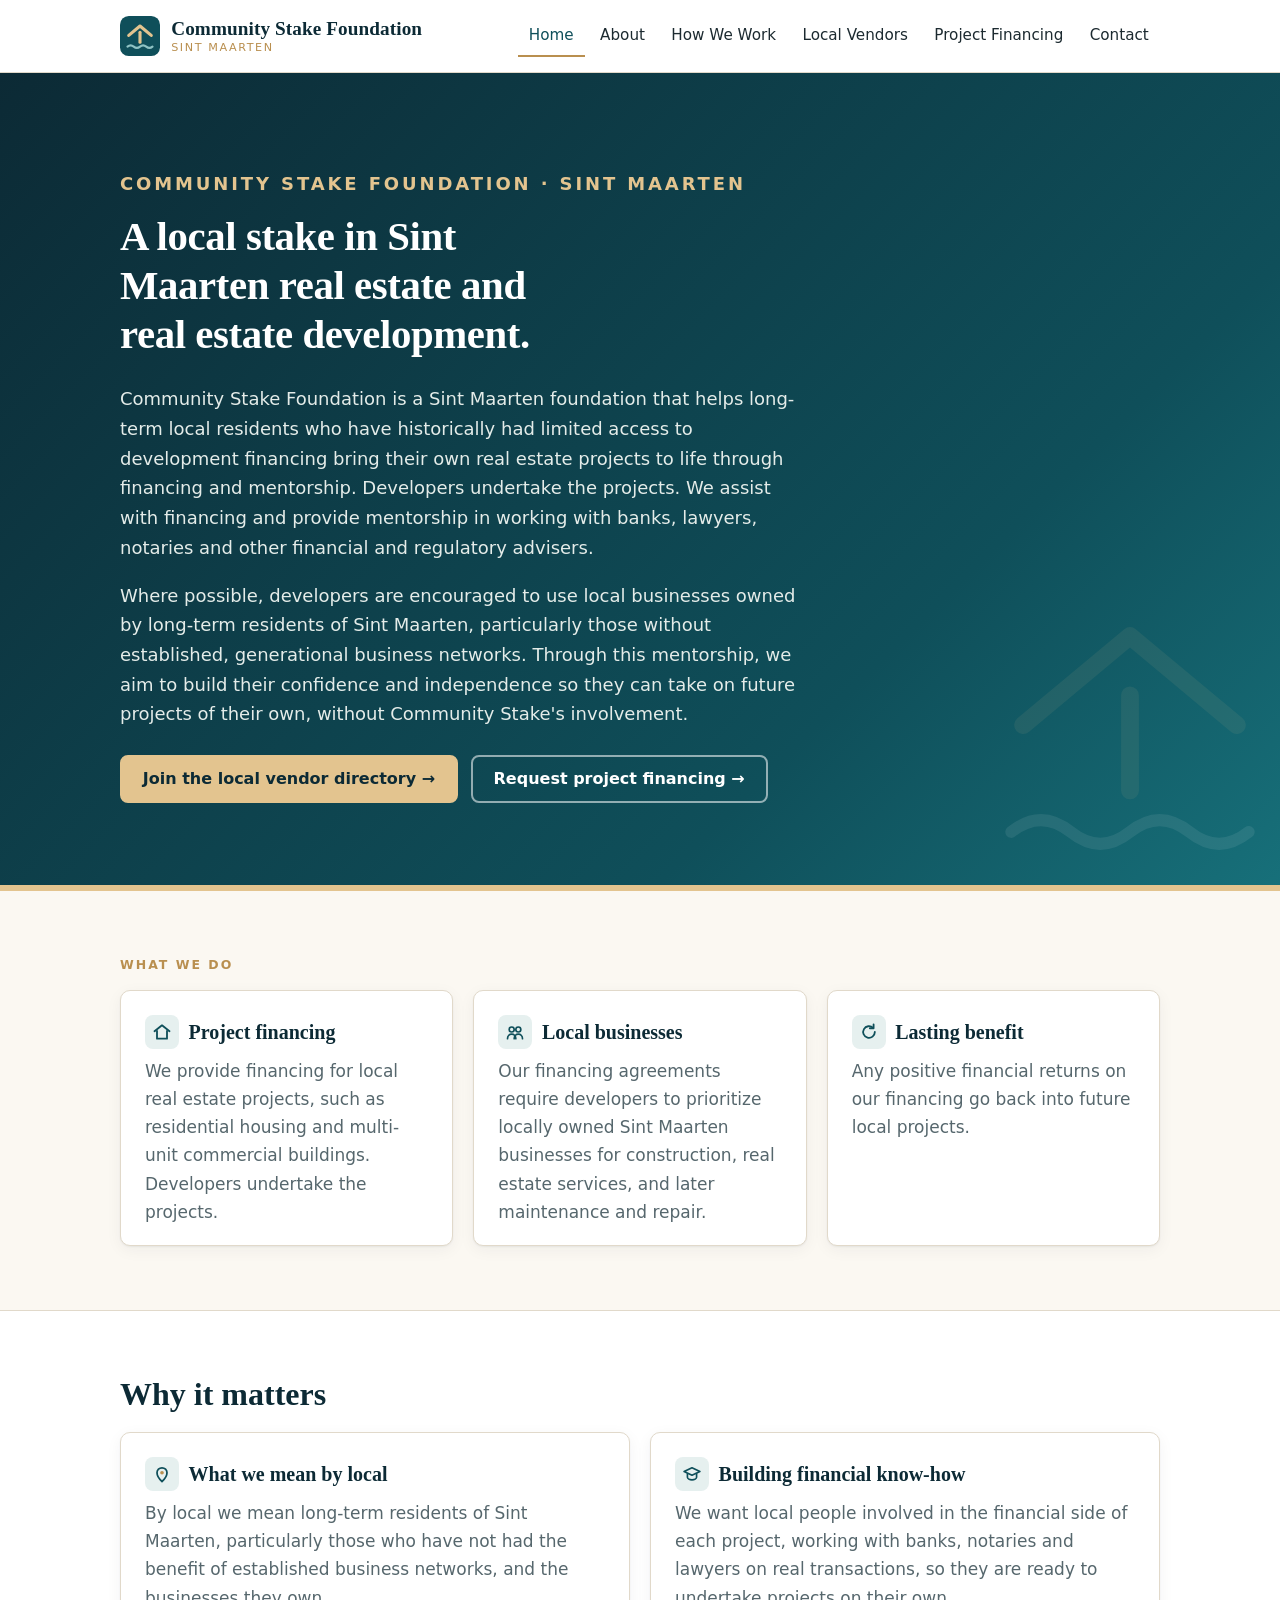
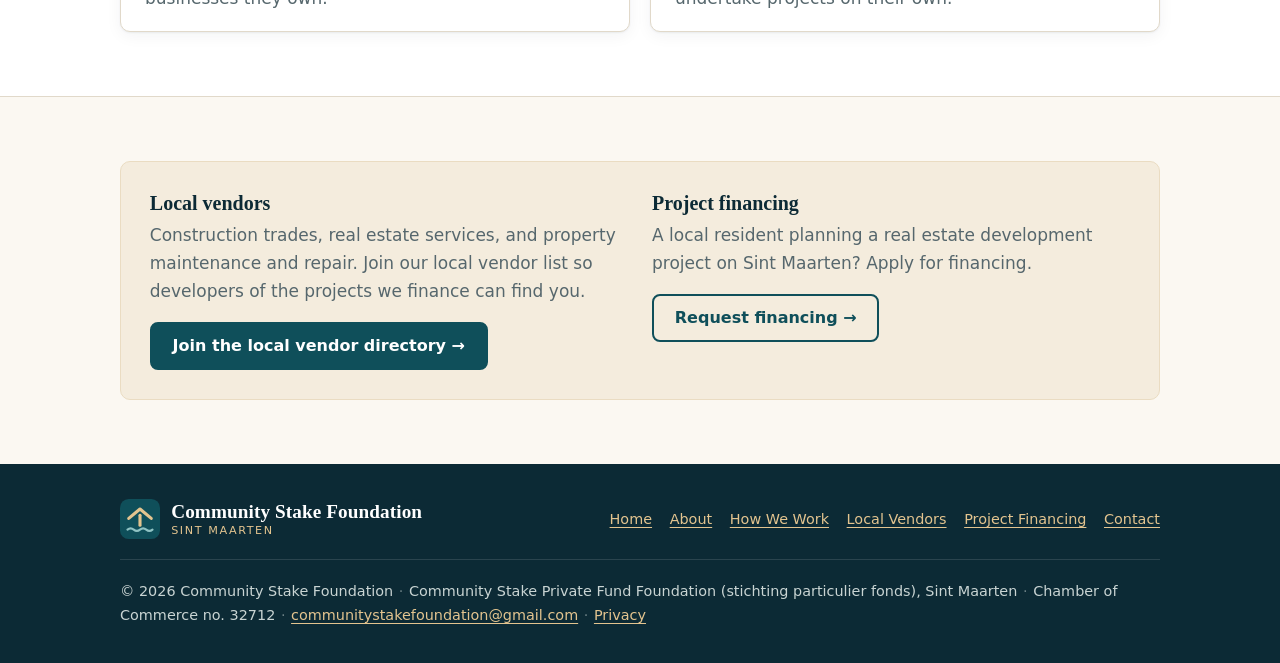
==== commit 2e113e6d: "Update CSF website (v4 copy and forms)" ====
--- a/index.html
+++ b/index.html
@@ -48,7 +48,7 @@
     <p>Community Stake Foundation is a Sint Maarten foundation that helps long-term local residents who have historically had limited access to development financing bring their own real estate projects to life through financing and mentorship. Developers undertake the projects. We assist with financing and provide mentorship in working with banks, lawyers, notaries and other financial and regulatory advisers.</p>
     <p>Where possible, developers are encouraged to use local businesses owned by long-term residents of Sint Maarten, particularly those without established, generational business networks. Through this mentorship, we aim to build their confidence and independence so they can take on future projects of their own, without Community Stake's involvement.</p>
     <div class="actions">
-      <a class="btn btn-primary" href="vendors.html">Register as a local vendor &rarr;</a>
+      <a class="btn btn-primary" href="vendors.html">Join the local vendor directory &rarr;</a>
       <a class="btn btn-ghost" href="proposals.html">Request project financing &rarr;</a>
     </div>
   </div>
@@ -57,9 +57,9 @@
   <div class="wrap">
     <p class="eyebrow">What we do</p>
     <div class="grid grid-3">
-      <article class="card"><h3><span class="icon"><svg viewBox="0 0 24 24" aria-hidden="true"><path d="M3 11 L12 4 L21 11" fill="none" stroke="#0f4f5a" stroke-width="2.2" stroke-linecap="round" stroke-linejoin="round"/><path d="M6 10 V20 H18 V10" fill="none" stroke="#0f4f5a" stroke-width="2.2" stroke-linejoin="round"/></svg></span>Project financing</h3><p>We provide financing for local real estate projects, such as residential housing. Developers undertake the projects.</p></article>
-      <article class="card"><h3><span class="icon"><svg viewBox="0 0 24 24" aria-hidden="true"><circle cx="8" cy="9" r="3" fill="none" stroke="#0f4f5a" stroke-width="2"/><circle cx="16" cy="9" r="3" fill="none" stroke="#0f4f5a" stroke-width="2"/><path d="M3 20 c0-3.5 2.5-5.5 5-5.5 s5 2 5 5.5 M11 20 c0-3.5 2.5-5.5 5-5.5 s5 2 5 5.5" fill="none" stroke="#0f4f5a" stroke-width="2" stroke-linecap="round"/></svg></span>Local businesses</h3><p>Our financing agreements require developers to use Sint Maarten businesses for construction, real estate services, and later maintenance and repair.</p></article>
-      <article class="card"><h3><span class="icon"><svg viewBox="0 0 24 24" aria-hidden="true"><path d="M19 12 a7 7 0 1 1 -2.1 -5" fill="none" stroke="#0f4f5a" stroke-width="2.2" stroke-linecap="round"/><path d="M17.5 3 V7.5 H13" fill="none" stroke="#0f4f5a" stroke-width="2.2" stroke-linecap="round" stroke-linejoin="round"/></svg></span>Lasting benefit</h3><p>Returns on our financing go back into financing future local projects.</p></article>
+      <article class="card"><h3><span class="icon"><svg viewBox="0 0 24 24" aria-hidden="true"><path d="M3 11 L12 4 L21 11" fill="none" stroke="#0f4f5a" stroke-width="2.2" stroke-linecap="round" stroke-linejoin="round"/><path d="M6 10 V20 H18 V10" fill="none" stroke="#0f4f5a" stroke-width="2.2" stroke-linejoin="round"/></svg></span>Project financing</h3><p>We provide financing for local real estate projects, such as residential housing and multi-unit commercial buildings. Developers undertake the projects.</p></article>
+      <article class="card"><h3><span class="icon"><svg viewBox="0 0 24 24" aria-hidden="true"><circle cx="8" cy="9" r="3" fill="none" stroke="#0f4f5a" stroke-width="2"/><circle cx="16" cy="9" r="3" fill="none" stroke="#0f4f5a" stroke-width="2"/><path d="M3 20 c0-3.5 2.5-5.5 5-5.5 s5 2 5 5.5 M11 20 c0-3.5 2.5-5.5 5-5.5 s5 2 5 5.5" fill="none" stroke="#0f4f5a" stroke-width="2" stroke-linecap="round"/></svg></span>Local businesses</h3><p>Our financing agreements require developers to prioritize locally owned Sint Maarten businesses for construction, real estate services, and later maintenance and repair.</p></article>
+      <article class="card"><h3><span class="icon"><svg viewBox="0 0 24 24" aria-hidden="true"><path d="M19 12 a7 7 0 1 1 -2.1 -5" fill="none" stroke="#0f4f5a" stroke-width="2.2" stroke-linecap="round"/><path d="M17.5 3 V7.5 H13" fill="none" stroke="#0f4f5a" stroke-width="2.2" stroke-linecap="round" stroke-linejoin="round"/></svg></span>Lasting benefit</h3><p>Any positive financial returns on our financing go back into future local projects.</p></article>
     </div>
   </div>
 </section>
@@ -78,11 +78,11 @@
       <div>
         <h3>Local vendors</h3>
         <p>Construction trades, real estate services, and property maintenance and repair. Join our local vendor list so developers of the projects we finance can find you.</p>
-        <a class="btn btn-teal" href="vendors.html">Register as a local vendor &rarr;</a>
+        <a class="btn btn-teal" href="vendors.html">Join the local vendor directory &rarr;</a>
       </div>
       <div>
         <h3>Project financing</h3>
-        <p>Planning a real estate project on Sint Maarten that will benefit local residents? Apply for financing.</p>
+        <p>A local resident planning a real estate development project on Sint Maarten? Apply for financing.</p>
         <a class="btn btn-outline" href="proposals.html">Request financing &rarr;</a>
       </div>
     </div>
@@ -98,7 +98,7 @@
       </a>
       <ul class="footer-nav"><li><a href="index.html">Home</a></li><li><a href="about.html">About</a></li><li><a href="how-we-work.html">How We Work</a></li><li><a href="vendors.html">Local Vendors</a></li><li><a href="proposals.html">Project Financing</a></li><li><a href="contact.html">Contact</a></li></ul>
     </div>
-    <p class="legal">&copy; 2026 Community Stake Foundation<span class="sep">&middot;</span>Community Stake Private Fund Foundation (stichting particulier fonds), Sint Maarten<span class="sep">&middot;</span>Chamber of Commerce no. 32712<span class="sep">&middot;</span><span class="placeholder-email">[CSF email]</span><!-- TODO: replace [CSF email] with the foundation's public email address --><span class="sep">&middot;</span><a href="contact.html#privacy">Privacy</a></p>
+    <p class="legal">&copy; 2026 Community Stake Foundation<span class="sep">&middot;</span>Community Stake Private Fund Foundation (stichting particulier fonds), Sint Maarten<span class="sep">&middot;</span>Chamber of Commerce no. 32712<span class="sep">&middot;</span><a href="mailto:communitystakefoundation@gmail.com">communitystakefoundation@gmail.com</a><span class="sep">&middot;</span><a href="contact.html#privacy">Privacy</a></p>
   </div>
 </footer>
 
